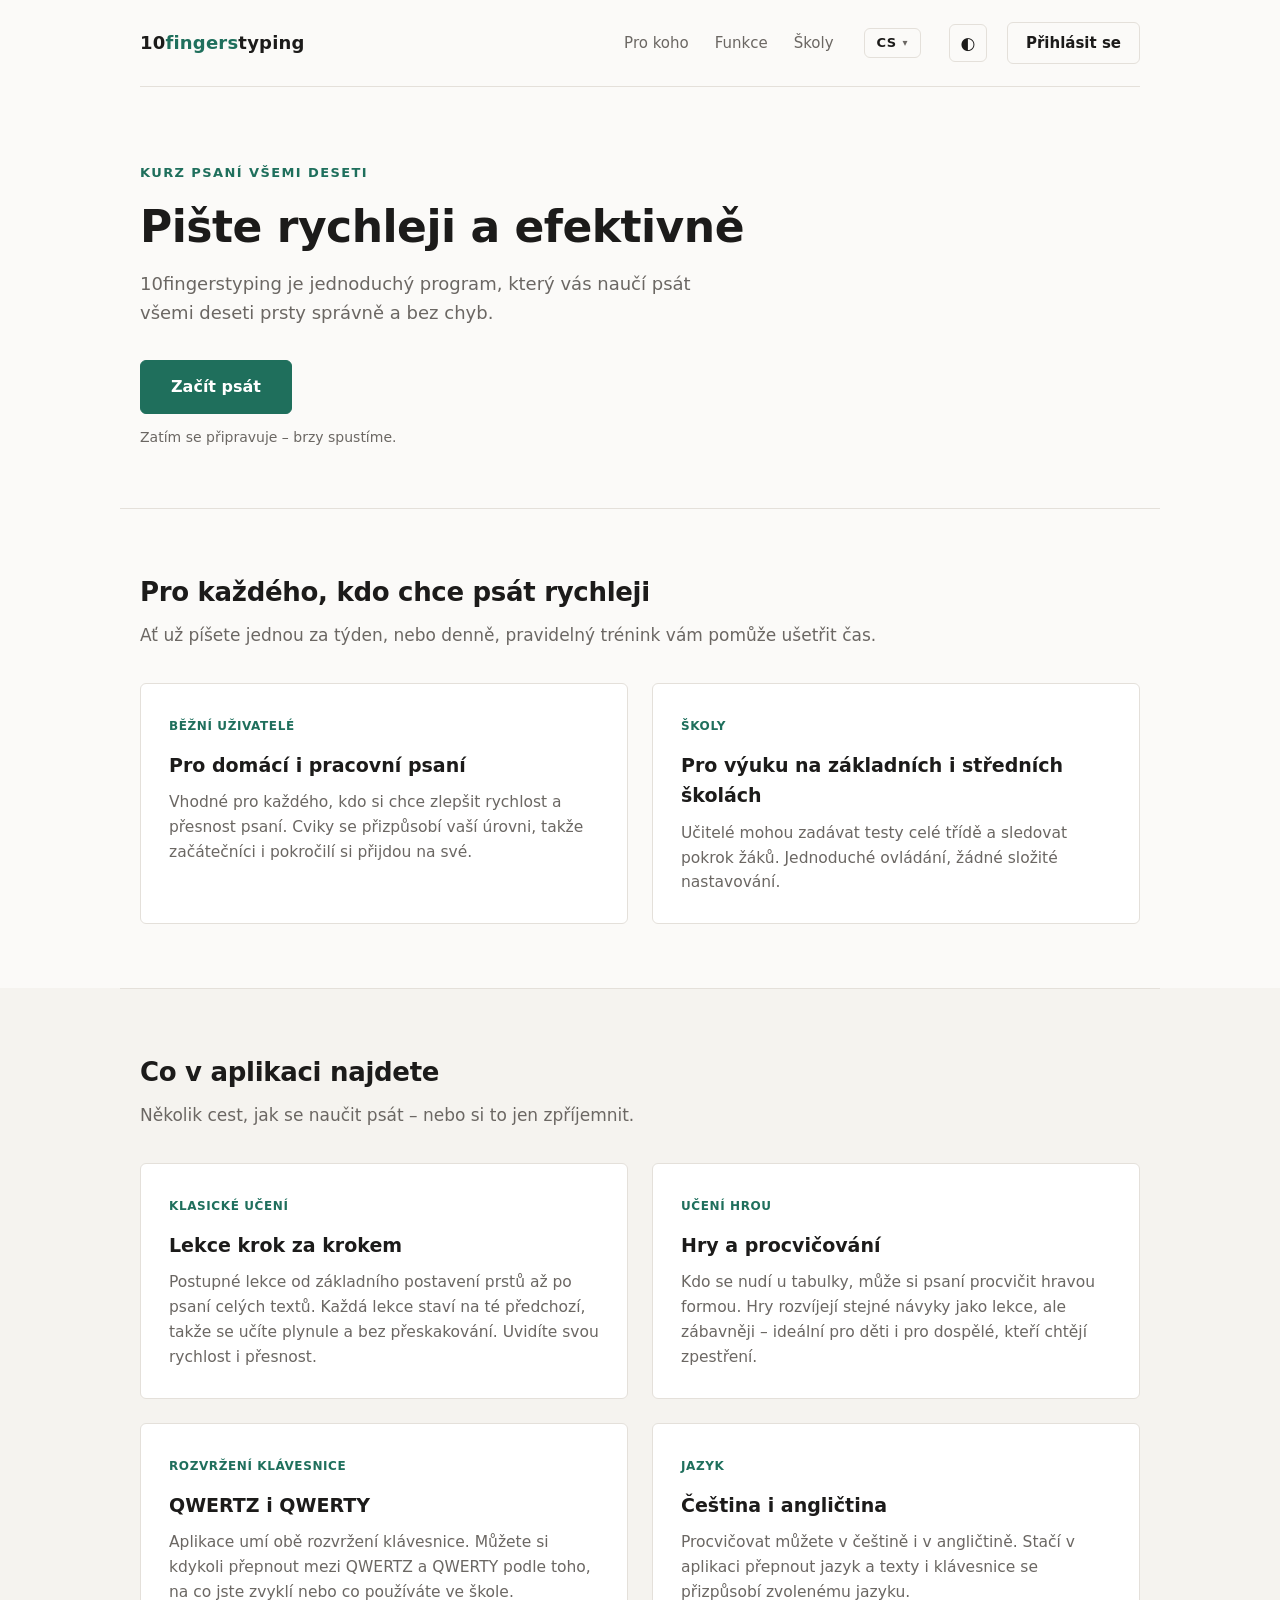
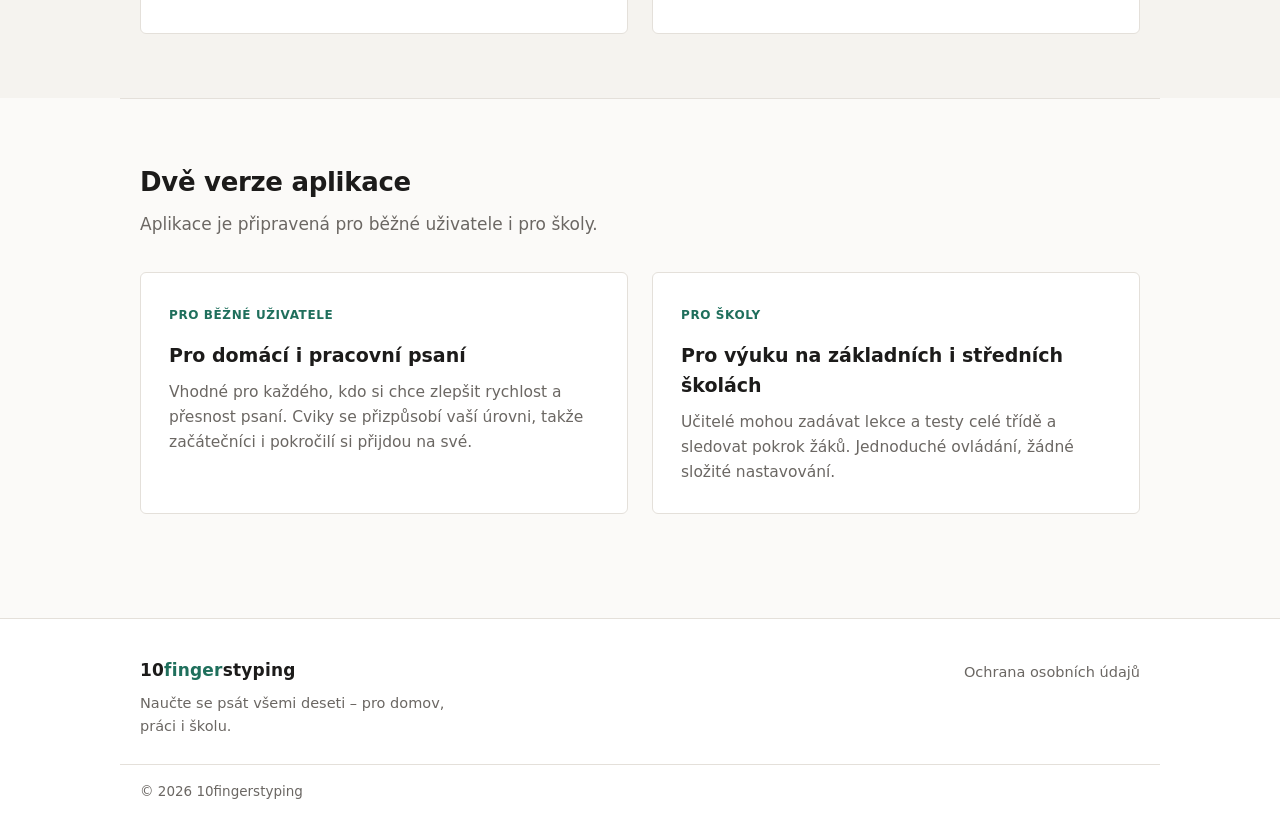
==== index.html @ fd42a96b "fixed bugs" ====
<!DOCTYPE html>
<html lang="cs">
<head>
<meta charset="utf-8">
<meta name="viewport" content="width=device-width, initial-scale=1">
<title>10fingerstyping – kurz psaní všemi deseti</title>
<meta name="description" content="Naučte se psát všemi deseti prsty. Kurz psaní pro běžné uživatele i pro školy.">
<link rel="stylesheet" href="style.css?v=4">
<script>
  (function(){
    var t = localStorage.getItem('theme');
    if(!t){ t = window.matchMedia('(prefers-color-scheme: dark)').matches ? 'dark' : 'light'; }
    document.documentElement.setAttribute('data-theme', t);
  })();
</script>
</head>
<body>

<div class="wrap">
  <header>
    <a class="logo" href="#"><span class="logo-num">10</span><span class="logo-mid">fingers</span><span class="logo-rest">typing</span></a>
    <div class="header-right">
      <nav>
        <a href="#pro-koho" data-i18n="nav.who">Pro koho</a>
        <a href="#funkce" data-i18n="nav.features">Funkce</a>
        <a href="#skoly" data-i18n="nav.schools">Školy</a>
      </nav>
      <div class="lang">
        <button type="button" class="lang-toggle" id="langToggle" aria-haspopup="true" aria-expanded="false">
          <span id="langCurrent">CZ</span>
          <span class="lang-caret">▾</span>
        </button>
        <ul class="lang-menu" id="langMenu" role="menu">
          <li><button type="button" class="lang-btn is-active" data-lang="cs" role="menuitem">Čeština (CZ)</button></li>
          <li><button type="button" class="lang-btn" data-lang="en" role="menuitem">English (EN)</button></li>
        </ul>
      </div>
      <button class="toggle" id="themeBtn" type="button" aria-label="Přepnout tmavý a světlý režim">◐</button>
      <button class="login" id="loginBtn" type="button" data-i18n="nav.login">Přihlásit se</button>
    </div>
  </header>

  <div class="hero">
    <div class="eyebrow" data-i18n="hero.eyebrow">Kurz psaní všemi deseti</div>
    <h1 data-i18n="hero.title">Pište rychleji a efektivně</h1>
    <p data-i18n="hero.text">10fingerstyping je jednoduchý program, který vás naučí psát všemi deseti prsty správně a bez chyb.</p>
    <a class="btn" href="#" id="startBtn" data-i18n="hero.cta">Začít psát</a>
    <div class="btn-note" data-i18n="hero.note">Zatím se připravuje – brzy spustíme.</div>
  </div>
</div>

<section id="pro-koho" class="band">
  <div class="wrap">
    <h2 data-i18n="who.title">Pro každého, kdo chce psát rychleji</h2>
    <p class="lead" data-i18n="who.lead">Ať už píšete jednou za týden, nebo denně, pravidelný trénink vám pomůže ušetřit čas.</p>
    <div class="grid">
      <div class="card">
        <span class="tag" data-i18n="who.c1tag">Běžní uživatelé</span>
        <h3 data-i18n="who.c1title">Pro domácí i pracovní psaní</h3>
        <p data-i18n="who.c1text">Vhodné pro každého, kdo si chce zlepšit rychlost a přesnost psaní. Cviky se přizpůsobí vaší úrovni, takže začátečníci i pokročilí si přijdou na své.</p>
      </div>
      <div class="card">
        <span class="tag" data-i18n="who.c2tag">Školy</span>
        <h3 data-i18n="who.c2title">Pro výuku na základních i středních školách</h3>
        <p data-i18n="who.c2text">Učitelé mohou zadávat testy celé třídě a sledovat pokrok žáků. Jednoduché ovládání, žádné složité nastavování.</p>
      </div>
    </div>
  </div>
</section>

<section id="funkce" class="band">
  <div class="wrap">
    <h2 data-i18n="feat.title">Co v aplikaci najdete</h2>
    <p class="lead" data-i18n="feat.lead">Několik cest, jak se naučit psát – nebo si to jen zpříjemnit.</p>
    <div class="grid">
      <div class="card">
        <span class="tag" data-i18n="feat.c1tag">Klasické učení</span>
        <h3 data-i18n="feat.c1title">Lekce krok za krokem</h3>
        <p data-i18n="feat.c1text">Postupné lekce od základního postavení prstů až po psaní celých textů. Každá lekce staví na té předchozí, takže se učíte plynule a bez přeskakování. Uvidíte svou rychlost i přesnost.</p>
      </div>
      <div class="card">
        <span class="tag" data-i18n="feat.c2tag">Učení hrou</span>
        <h3 data-i18n="feat.c2title">Hry a procvičování</h3>
        <p data-i18n="feat.c2text">Kdo se nudí u tabulky, může si psaní procvičit hravou formou. Hry rozvíjejí stejné návyky jako lekce, ale zábavněji – ideální pro děti i pro dospělé, kteří chtějí zpestření.</p>
      </div>
      <div class="card">
        <span class="tag" data-i18n="feat.c3tag">Rozvržení klávesnice</span>
        <h3 data-i18n="feat.c3title">QWERTZ i QWERTY</h3>
        <p data-i18n="feat.c3text">Aplikace umí obě rozvržení klávesnice. Můžete si kdykoli přepnout mezi QWERTZ a QWERTY podle toho, na co jste zvyklí nebo co používáte ve škole.</p>
      </div>
      <div class="card">
        <span class="tag" data-i18n="feat.c4tag">Jazyk</span>
        <h3 data-i18n="feat.c4title">Čeština i angličtina</h3>
        <p data-i18n="feat.c4text">Procvičovat můžete v češtině i v angličtině. Stačí v aplikaci přepnout jazyk a texty i klávesnice se přizpůsobí zvolenému jazyku.</p>
      </div>
    </div>
  </div>
</section>

<section id="skoly" class="band">
  <div class="wrap">
    <h2 data-i18n="ver.title">Dvě verze aplikace</h2>
    <p class="lead" data-i18n="ver.lead">Aplikace je připravená pro běžné uživatele i pro školy.</p>
    <div class="grid">
      <div class="card">
        <span class="tag" data-i18n="ver.c1tag">Pro běžné uživatele</span>
        <h3 data-i18n="ver.c1title">Pro domácí i pracovní psaní</h3>
        <p data-i18n="ver.c1text">Vhodné pro každého, kdo si chce zlepšit rychlost a přesnost psaní. Cviky se přizpůsobí vaší úrovni, takže začátečníci i pokročilí si přijdou na své.</p>
      </div>
      <div class="card">
        <span class="tag" data-i18n="ver.c2tag">Pro školy</span>
        <h3 data-i18n="ver.c2title">Pro výuku na základních i středních školách</h3>
        <p data-i18n="ver.c2text">Učitelé mohou zadávat lekce a testy celé třídě a sledovat pokrok žáků. Jednoduché ovládání, žádné složité nastavování.</p>
      </div>
    </div>
  </div>
</section>

<footer>
  <div class="wrap footer-inner">
    <div class="footer-brand">
      <a class="logo" href="#"><span class="logo-num">10</span><span class="logo-mid">finger</span><span class="logo-rest">styping</span></a>
      <p data-i18n="footer.tagline">Naučte se psát všemi deseti – pro domov, práci i školu.</p>
    </div>
    <div class="footer-links">
      <a href="ochrana-osobnich-udaju.html" data-i18n="footer.privacy">Ochrana osobních údajů</a>
    </div>
  </div>
  <div class="wrap footer-bottom">
    <span>© 2026 10fingerstyping</span>
  </div>
</footer>

<div id="toast" data-i18n="toast.soon">Aplikace se připravuje, brzy bude spuštěna.</div>

<script>
  var i18n = {
    cs: {
      "nav.who":"Pro koho","nav.features":"Funkce","nav.schools":"Školy","nav.login":"Přihlásit se",
      "hero.eyebrow":"Kurz psaní všemi deseti",
      "hero.title":"Pište rychleji a efektivně",
      "hero.text":"10fingerstyping je jednoduchý program, který vás naučí psát všemi deseti prsty správně a bez chyb.",
      "hero.cta":"Začít psát","hero.note":"Zatím se připravuje – brzy spustíme.",
      "who.title":"Pro každého, kdo chce psát rychleji",
      "who.lead":"Ať už píšete jednou za týden, nebo denně, pravidelný trénink vám pomůže ušetřit čas.",
      "who.c1tag":"Běžní uživatelé","who.c1title":"Pro domácí i pracovní psaní",
      "who.c1text":"Vhodné pro každého, kdo si chce zlepšit rychlost a přesnost psaní. Cviky se přizpůsobí vaší úrovni, takže začátečníci i pokročilí si přijdou na své.",
      "who.c2tag":"Školy","who.c2title":"Pro výuku na základních i středních školách",
      "who.c2text":"Učitelé mohou zadávat testy celé třídě a sledovat pokrok žáků. Jednoduché ovládání, žádné složité nastavování.",
      "feat.title":"Co v aplikaci najdete",
      "feat.lead":"Několik cest, jak se naučit psát – nebo si to jen zpříjemnit.",
      "feat.c1tag":"Klasické učení","feat.c1title":"Lekce krok za krokem",
      "feat.c1text":"Postupné lekce od základního postavení prstů až po psaní celých textů. Každá lekce staví na té předchozí, takže se učíte plynule a bez přeskakování. Uvidíte svou rychlost i přesnost.",
      "feat.c2tag":"Učení hrou","feat.c2title":"Hry a procvičování",
      "feat.c2text":"Kdo se nudí u tabulky, může si psaní procvičit hravou formou. Hry rozvíjejí stejné návyky jako lekce, ale zábavněji – ideální pro děti i pro dospělé, kteří chtějí zpestření.",
      "feat.c3tag":"Rozvržení klávesnice","feat.c3title":"QWERTZ i QWERTY",
      "feat.c3text":"Aplikace umí obě rozvržení klávesnice. Můžete si kdykoli přepnout mezi QWERTZ a QWERTY podle toho, na co jste zvyklí nebo co používáte ve škole.",
      "feat.c4tag":"Jazyk","feat.c4title":"Čeština i angličtina",
      "feat.c4text":"Procvičovat můžete v češtině i v angličtině. Stačí v aplikaci přepnout jazyk a texty i klávesnice se přizpůsobí zvolenému jazyku.",
      "ver.title":"Dvě verze aplikace",
      "ver.lead":"Aplikace je připravená pro běžné uživatele i pro školy.",
      "ver.c1tag":"Pro běžné uživatele","ver.c1title":"Pro domácí i pracovní psaní",
      "ver.c1text":"Vhodné pro každého, kdo si chce zlepšit rychlost a přesnost psaní. Cviky se přizpůsobí vaší úrovni, takže začátečníci i pokročilí si přijdou na své.",
      "ver.c2tag":"Pro školy","ver.c2title":"Pro výuku na základních i středních školách",
      "ver.c2text":"Učitelé mohou zadávat lekce a testy celé třídě a sledovat pokrok žáků. Jednoduché ovládání, žádné složité nastavování.",
      "footer.tagline":"Naučte se psát všemi deseti – pro domov, práci i školu.",
      "footer.privacy":"Ochrana osobních údajů",
      "toast.soon":"Aplikace se připravuje, brzy bude spuštěna.",
      "toast.login":"Přihlašování zatím není dostupné."
    },
    en: {
      "nav.who":"For whom","nav.features":"Features","nav.schools":"Schools","nav.login":"Log in",
      "hero.eyebrow":"Touch typing course",
      "hero.title":"Type faster and more efficiently",
      "hero.text":"10fingerstyping is a simple program that teaches you to type with all ten fingers correctly and without mistakes.",
      "hero.cta":"Start typing","hero.note":"Still in the works – launching soon.",
      "who.title":"For anyone who wants to type faster",
      "who.lead":"Whether you type once a week or every day, regular practice will save you time.",
      "who.c1tag":"Everyday users","who.c1title":"For home and work typing",
      "who.c1text":"Suitable for anyone who wants to improve their typing speed and accuracy. Exercises adapt to your level, so beginners and advanced users alike will benefit.",
      "who.c2tag":"Schools","who.c2title":"For teaching at primary and secondary schools",
      "who.c2text":"Teachers can assign tests to a whole class and track student progress. Simple controls, no complicated setup.",
      "feat.title":"What you'll find in the app",
      "feat.lead":"Several ways to learn typing – or just make it more fun.",
      "feat.c1tag":"Classic learning","feat.c1title":"Lesson by lesson",
      "feat.c1text":"Progressive lessons from basic finger placement to typing full texts. Each lesson builds on the previous one, so you learn smoothly without skipping. You'll see your speed and accuracy.",
      "feat.c2tag":"Learning by play","feat.c2title":"Games and practice",
      "feat.c2text":"If drills bore you, you can practise typing in a playful way. Games build the same habits as lessons, just more fun – ideal for children and adults who want variety.",
      "feat.c3tag":"Keyboard layout","feat.c3title":"QWERTZ and QWERTY",
      "feat.c3text":"The app supports both keyboard layouts. You can switch between QWERTZ and QWERTY at any time, depending on what you're used to or what you use at school.",
      "feat.c4tag":"Language","feat.c4title":"Czech and English",
      "feat.c4text":"You can practise in Czech or English. Just switch the language in the app and the texts and keyboard adapt to the selected language.",
      "ver.title":"Two versions of the app",
      "ver.lead":"The app is ready for everyday users and for schools.",
      "ver.c1tag":"For everyday users","ver.c1title":"For home and work typing",
      "ver.c1text":"Suitable for anyone who wants to improve their typing speed and accuracy. Exercises adapt to your level, so beginners and advanced users alike will benefit.",
      "ver.c2tag":"For schools","ver.c2title":"For teaching at primary and secondary schools",
      "ver.c2text":"Teachers can assign lessons and tests to a whole class and track student progress. Simple controls, no complicated setup.",
      "footer.tagline":"Learn to type with all ten fingers – for home, work and school.",
      "footer.privacy":"Privacy policy",
      "toast.soon":"The app is in the works, launching soon.",
      "toast.login":"Logging in isn't available yet."
    }
  };

  function applyLang(lang){
    var dict = i18n[lang] || i18n.cs;
    document.documentElement.lang = lang;
    document.querySelectorAll('[data-i18n]').forEach(function(el){
      var key = el.getAttribute('data-i18n');
      if(dict[key]) el.textContent = dict[key];
    });
    document.querySelectorAll('.lang-btn').forEach(function(b){
      b.classList.toggle('is-active', b.getAttribute('data-lang') === lang);
    });
    var cur = document.getElementById('langCurrent');
    if(cur) cur.textContent = lang.toUpperCase();
    localStorage.setItem('lang', lang);
  }

  var toast = document.getElementById('toast');
  var timer;
  function notify(msg){
    toast.textContent = msg;
    toast.classList.add('show');
    clearTimeout(timer);
    timer = setTimeout(function(){ toast.classList.remove('show'); }, 2600);
  }
  function tMsg(key){
    var lang = localStorage.getItem('lang') || 'cs';
    return (i18n[lang] && i18n[lang][key]) || i18n.cs[key];
  }

  document.getElementById('startBtn').addEventListener('click', function(e){
    e.preventDefault();
    notify(tMsg('toast.soon'));
  });

  document.getElementById('loginBtn').addEventListener('click', function(){
    notify(tMsg('toast.login'));
  });

  var langToggle = document.getElementById('langToggle');
  var langMenu = document.getElementById('langMenu');
  function closeLangMenu(){
    langMenu.classList.remove('open');
    langToggle.setAttribute('aria-expanded', 'false');
  }
  langToggle.addEventListener('click', function(e){
    e.stopPropagation();
    var open = langMenu.classList.toggle('open');
    langToggle.setAttribute('aria-expanded', open ? 'true' : 'false');
  });
  document.addEventListener('click', function(e){
    if(!document.querySelector('.lang').contains(e.target)) closeLangMenu();
  });

  document.querySelectorAll('.lang-btn').forEach(function(b){
    b.addEventListener('click', function(){
      applyLang(b.getAttribute('data-lang'));
      closeLangMenu();
    });
  });

  var themeBtn = document.getElementById('themeBtn');
  function applyTheme(t){
    document.documentElement.setAttribute('data-theme', t);
    localStorage.setItem('theme', t);
  }
  themeBtn.addEventListener('click', function(){
    var cur = document.documentElement.getAttribute('data-theme');
    applyTheme(cur === 'dark' ? 'light' : 'dark');
  });

  applyLang(localStorage.getItem('lang') || 'cs');
</script>

</body>
</html>
---- style.css ----
:root{
  --bg:#fbfaf8;
  --ink:#1c1b1a;
  --muted:#6b6763;
  --line:#e4e0da;
  --accent:#1f6f5c;
  --accent-dark:#175646;
  --card:#ffffff;
  --info:#f2f0ec;
  --band:#f5f3ef;
  --btn-ink:#ffffff;
  --radius:6px;
}

html[data-theme="dark"]{
  --bg:#141414;
  --ink:#eceae6;
  --muted:#a09b93;
  --line:#2c2b29;
  --accent:#4fb39a;
  --accent-dark:#3d937d;
  --card:#1c1b1a;
  --info:#1e1d1b;
  --band:#191817;
  --btn-ink:#10201c;
}

*{box-sizing:border-box;margin:0;padding:0}
html{scroll-behavior:smooth}
body{
  font-family:"Segoe UI",system-ui,-apple-system,Roboto,Arial,sans-serif;
  background:var(--bg);
  color:var(--ink);
  line-height:1.6;
  -webkit-font-smoothing:antialiased;
  transition:background .25s,color .25s;
}
.wrap{max-width:1040px;margin:0 auto;padding:0 20px}

header{
  display:flex;align-items:center;justify-content:space-between;
  padding:22px 0;border-bottom:1px solid var(--line);gap:20px;
}
.logo{font-weight:700;font-size:18px;letter-spacing:.2px;text-decoration:none}
.logo .logo-num{color:var(--ink)}
.logo .logo-mid{color:var(--accent)}
.logo .logo-rest{color:var(--ink)}
.logo .logo-rest::first-letter{color:var(--accent)}

.header-right{display:flex;align-items:center;gap:8px}
nav{display:flex;align-items:center}
nav a{
  color:var(--muted);text-decoration:none;font-size:15px;margin-left:26px;
}
nav a:hover{color:var(--ink)}

.lang{
  position:relative;margin-left:22px;
}
.lang-toggle{
  font:inherit;font-size:13px;font-weight:600;letter-spacing:.4px;
  display:flex;align-items:center;gap:6px;
  padding:6px 12px;border:1px solid var(--line);border-radius:var(--radius);
  background:transparent;color:var(--ink);cursor:pointer;line-height:1.2;
}
.lang-toggle:hover{border-color:var(--muted)}
.lang-caret{font-size:10px;color:var(--muted)}
.lang-menu{
  position:absolute;top:calc(100% + 6px);right:0;z-index:20;
  min-width:150px;list-style:none;padding:6px;
  background:var(--card);border:1px solid var(--line);border-radius:var(--radius);
  box-shadow:0 8px 24px rgba(0,0,0,.12);
  display:none;
}
.lang-menu.open{display:block}
.lang-btn{
  font:inherit;font-size:14px;letter-spacing:.2px;
  display:block;width:100%;text-align:left;
  padding:8px 10px;border:0;border-radius:4px;background:transparent;
  color:var(--ink);cursor:pointer;line-height:1.3;
}
.lang-btn:hover{background:var(--info)}
.lang-btn.is-active{color:var(--accent);font-weight:600}

.toggle,.login{
  font:inherit;font-size:15px;cursor:pointer;
  border:1px solid var(--line);background:transparent;color:var(--ink);
  border-radius:var(--radius);
}
.toggle{
  width:38px;height:38px;line-height:1;display:grid;place-items:center;
  font-size:17px;margin-left:20px;
}
.toggle:hover{border-color:var(--muted)}

.login{
  margin-left:12px;padding:8px 18px;font-weight:600;
}
.login:hover{
  background:var(--accent);border-color:var(--accent);color:var(--btn-ink);
}

@media(max-width:720px){
  nav a{display:none}
  nav a:first-child{display:inline}
}
.hero{padding:76px 0 60px;max-width:720px}
.eyebrow{
  font-size:13px;text-transform:uppercase;letter-spacing:1.4px;
  color:var(--accent);font-weight:600;margin-bottom:18px;
}
h1{font-size:44px;line-height:1.15;letter-spacing:-.5px;margin-bottom:18px}
.hero p{font-size:18px;color:var(--muted);margin-bottom:32px;max-width:560px}
.btn{
  display:inline-block;background:var(--accent);color:var(--btn-ink);text-decoration:none;
  padding:13px 30px;border-radius:var(--radius);font-size:16px;font-weight:600;
  border:1px solid var(--accent);cursor:pointer;
}
.btn:hover{background:var(--accent-dark);border-color:var(--accent-dark)}
.btn-note{font-size:14px;color:var(--muted);margin-top:12px}
@media(max-width:640px){h1{font-size:32px}.hero{padding:48px 0 40px}}

.band{position:relative}
.band:nth-of-type(even){background:var(--band)}
.band::before{
  content:"";position:absolute;top:0;left:50%;transform:translateX(-50%);
  width:min(1040px,calc(100% - 40px));height:0;
  border-top:1px solid var(--line);
}

section{padding:64px 0}
section > h2{position:relative;padding-bottom:16px;margin-bottom:12px}
section > h2::after{
  content:"";position:absolute;left:0;bottom:0;
  width:44px;height:3px;border-radius:2px;background:var(--accent);
}
h2{font-size:26px;margin-bottom:8px;letter-spacing:-.3px}
.lead{color:var(--muted);margin-bottom:34px;font-size:17px}

.grid{display:grid;grid-template-columns:1fr 1fr;gap:24px}
@media(max-width:760px){.grid{grid-template-columns:1fr}}
.card{
  background:var(--card);border:1px solid var(--line);border-radius:var(--radius);
  padding:28px;transition:background .25s,border-color .25s;
}
.card h3{font-size:19px;margin-bottom:10px}
.card p{color:var(--muted);font-size:15.5px}
.tag{
  display:inline-block;font-size:12px;font-weight:600;letter-spacing:.6px;
  text-transform:uppercase;color:var(--accent);margin-bottom:14px;
}

.facts{display:grid;grid-template-columns:repeat(3,1fr);gap:24px;text-align:left}
@media(max-width:760px){.facts{grid-template-columns:1fr}}
.fact strong{display:block;font-size:34px;line-height:1.2;letter-spacing:-1px}
.fact span{color:var(--muted);font-size:15px}

.info{
  background:var(--info);border:1px solid var(--line);border-radius:var(--radius);
  padding:26px 28px;transition:background .25s,border-color .25s;
}
.info h3{font-size:17px;margin-bottom:6px}
.info p{color:var(--muted);font-size:15.5px}

.page{padding:56px 0 20px;max-width:760px}
.page h1{font-size:34px;margin-bottom:14px}
.page h2{font-size:20px;margin:32px 0 8px}
.page p{color:var(--muted);font-size:16px}

footer{
  border-top:1px solid var(--line);margin-top:40px;
  color:var(--muted);font-size:14.5px;
  background:var(--card);transition:background .25s,border-color .25s;
}
.footer-inner{
  display:flex;justify-content:space-between;align-items:flex-start;
  gap:32px;flex-wrap:wrap;padding-top:38px;padding-bottom:26px;
}
.footer-brand .logo{display:inline-block;margin-bottom:8px;font-size:17px}
.footer-brand p{color:var(--muted);font-size:14.5px;max-width:320px}
.footer-links{display:flex;flex-direction:column;gap:10px;padding-top:4px}
.footer-links a{color:var(--muted);text-decoration:none}
.footer-links a:hover{color:var(--ink)}
.footer-bottom{
  border-top:1px solid var(--line);padding-top:16px;padding-bottom:26px;
  font-size:13.5px;color:var(--muted);
}

#toast{
  position:fixed;left:50%;bottom:26px;transform:translateX(-50%) translateY(20px);
  background:var(--ink);color:var(--bg);padding:11px 20px;border-radius:var(--radius);
  font-size:15px;opacity:0;pointer-events:none;transition:.25s;z-index:10;
}
#toast.show{opacity:1;transform:translateX(-50%) translateY(0)}
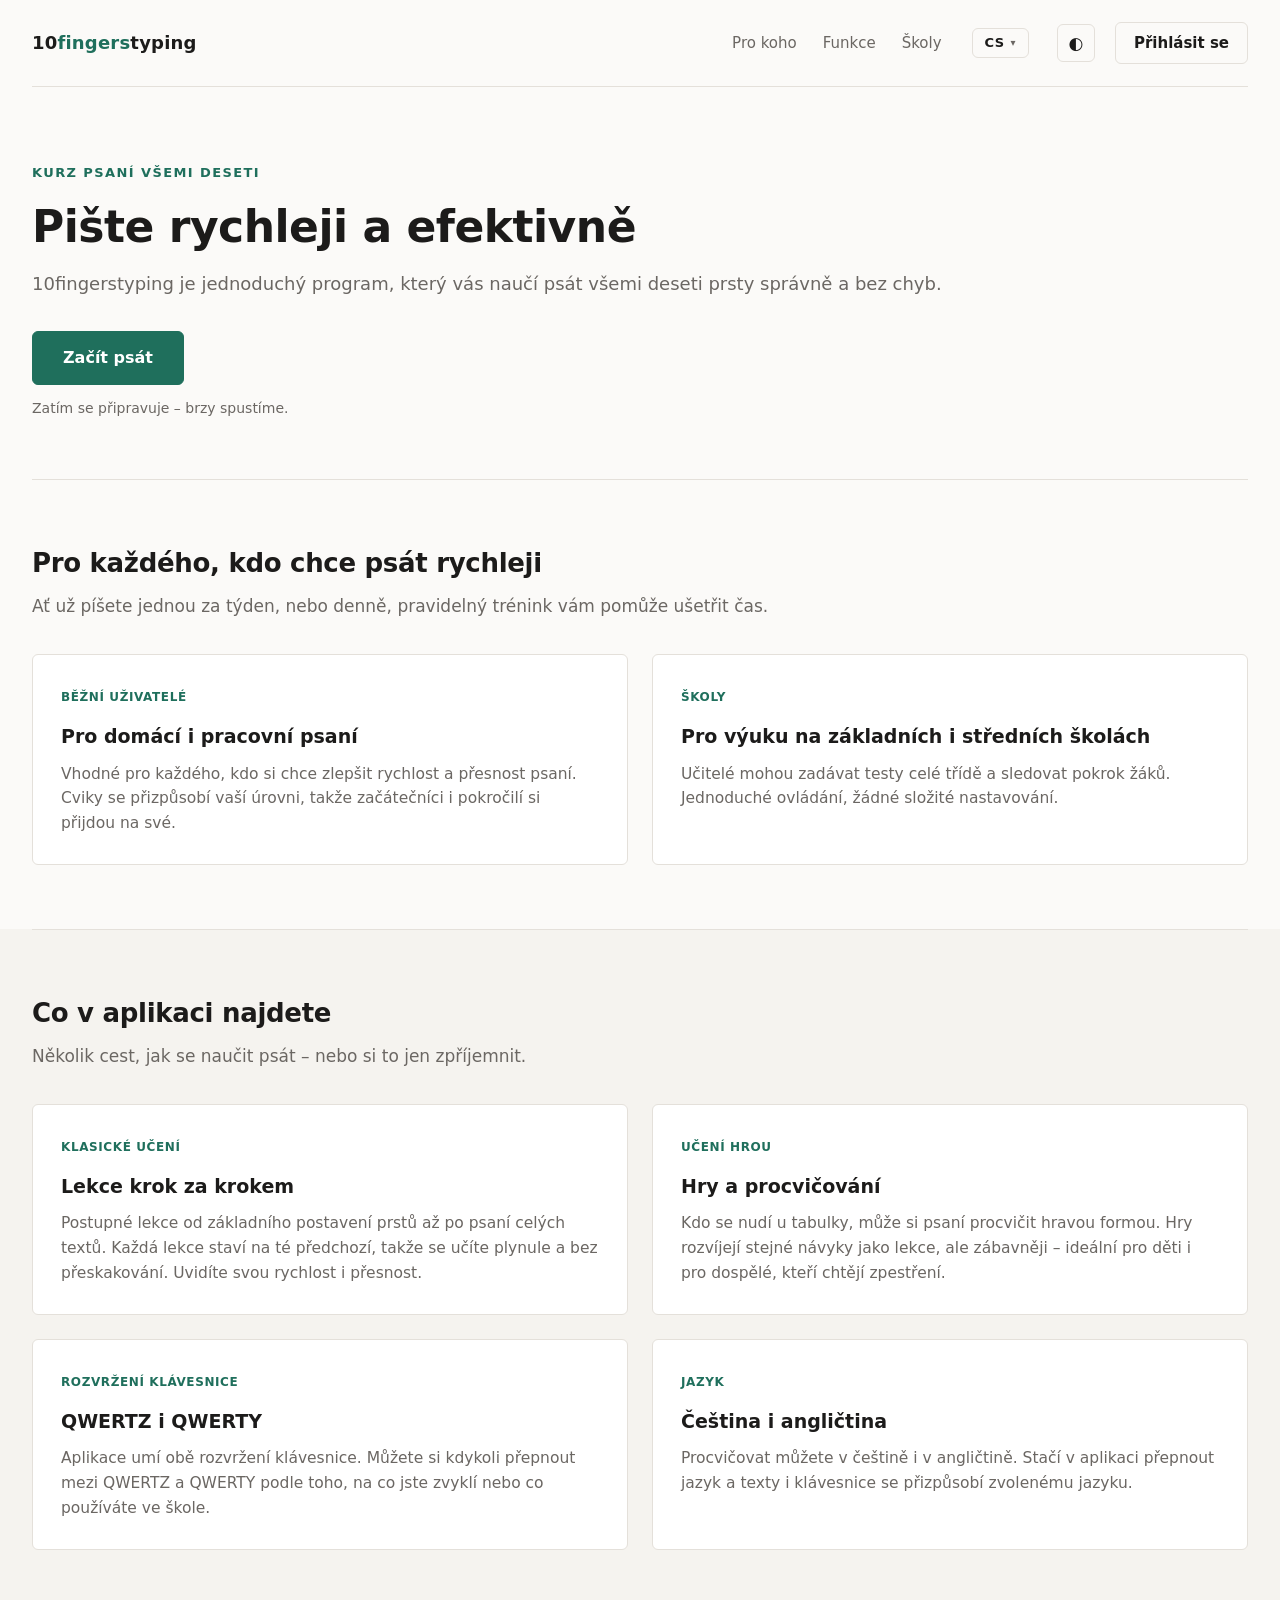
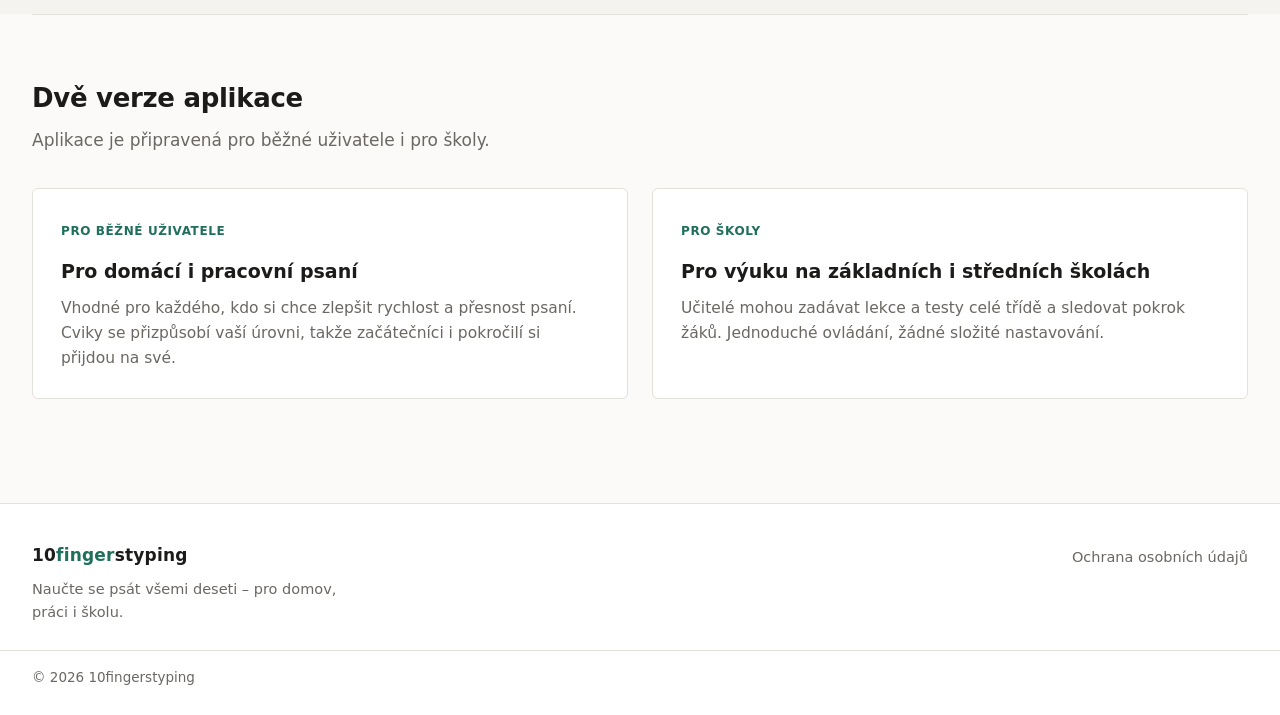
==== commit 108f1054: "fixed bugs" ====
--- a/index.html
+++ b/index.html
@@ -5,7 +5,7 @@
 <meta name="viewport" content="width=device-width, initial-scale=1">
 <title>10fingerstyping – kurz psaní všemi deseti</title>
 <meta name="description" content="Naučte se psát všemi deseti prsty. Kurz psaní pro běžné uživatele i pro školy.">
-<link rel="stylesheet" href="style.css?v=4">
+<link rel="stylesheet" href="style.css?v=5">
 <script>
   (function(){
     var t = localStorage.getItem('theme');
--- a/style.css
+++ b/style.css
@@ -35,7 +35,7 @@
   -webkit-font-smoothing:antialiased;
   transition:background .25s,color .25s;
 }
-.wrap{max-width:1040px;margin:0 auto;padding:0 20px}
+.wrap{width:100%;margin:0 auto;padding:0 32px}
 
 header{
   display:flex;align-items:center;justify-content:space-between;
@@ -104,13 +104,13 @@
   nav a{display:none}
   nav a:first-child{display:inline}
 }
-.hero{padding:76px 0 60px;max-width:720px}
+.hero{padding:76px 0 60px}
 .eyebrow{
   font-size:13px;text-transform:uppercase;letter-spacing:1.4px;
   color:var(--accent);font-weight:600;margin-bottom:18px;
 }
 h1{font-size:44px;line-height:1.15;letter-spacing:-.5px;margin-bottom:18px}
-.hero p{font-size:18px;color:var(--muted);margin-bottom:32px;max-width:560px}
+.hero p{font-size:18px;color:var(--muted);margin-bottom:32px}
 .btn{
   display:inline-block;background:var(--accent);color:var(--btn-ink);text-decoration:none;
   padding:13px 30px;border-radius:var(--radius);font-size:16px;font-weight:600;
@@ -124,7 +124,7 @@
 .band:nth-of-type(even){background:var(--band)}
 .band::before{
   content:"";position:absolute;top:0;left:50%;transform:translateX(-50%);
-  width:min(1040px,calc(100% - 40px));height:0;
+  width:calc(100% - 64px);height:0;
   border-top:1px solid var(--line);
 }
 
@@ -162,7 +162,7 @@
 .info h3{font-size:17px;margin-bottom:6px}
 .info p{color:var(--muted);font-size:15.5px}
 
-.page{padding:56px 0 20px;max-width:760px}
+.page{padding:56px 0 20px}
 .page h1{font-size:34px;margin-bottom:14px}
 .page h2{font-size:20px;margin:32px 0 8px}
 .page p{color:var(--muted);font-size:16px}
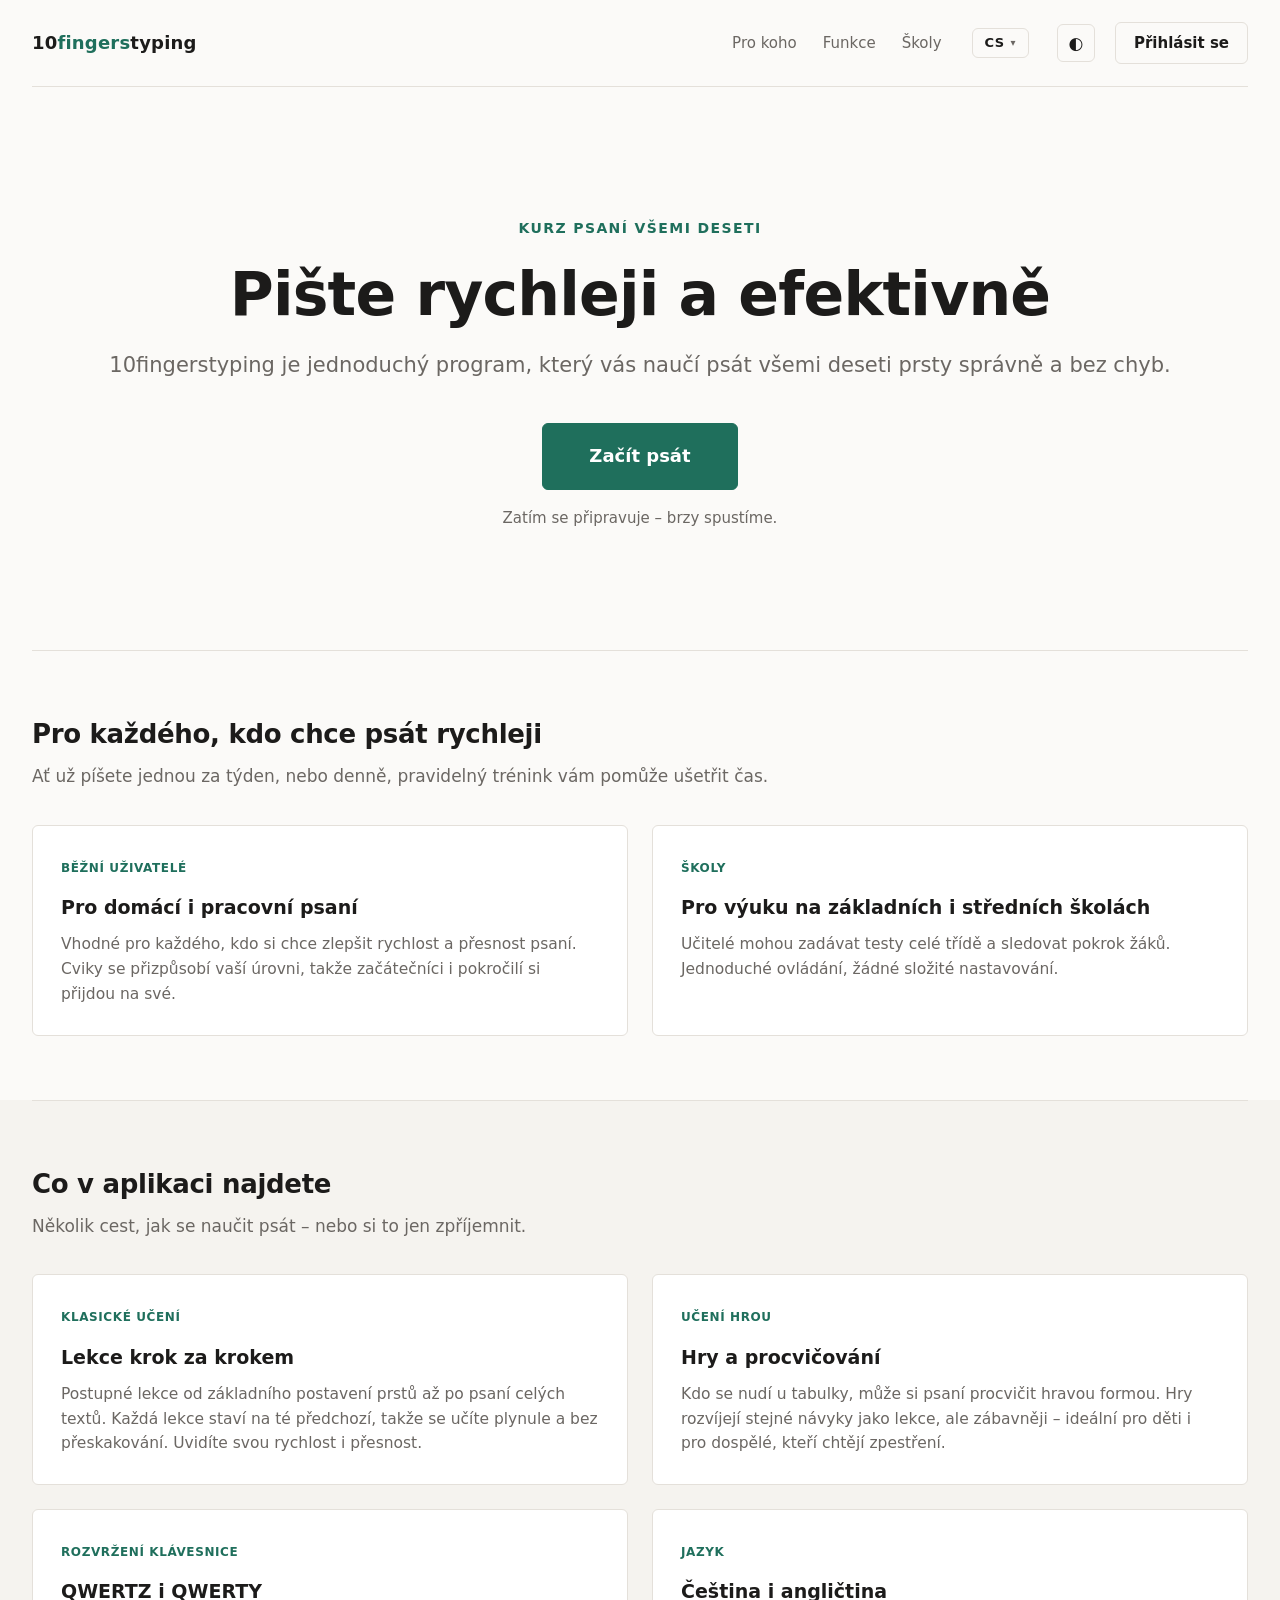
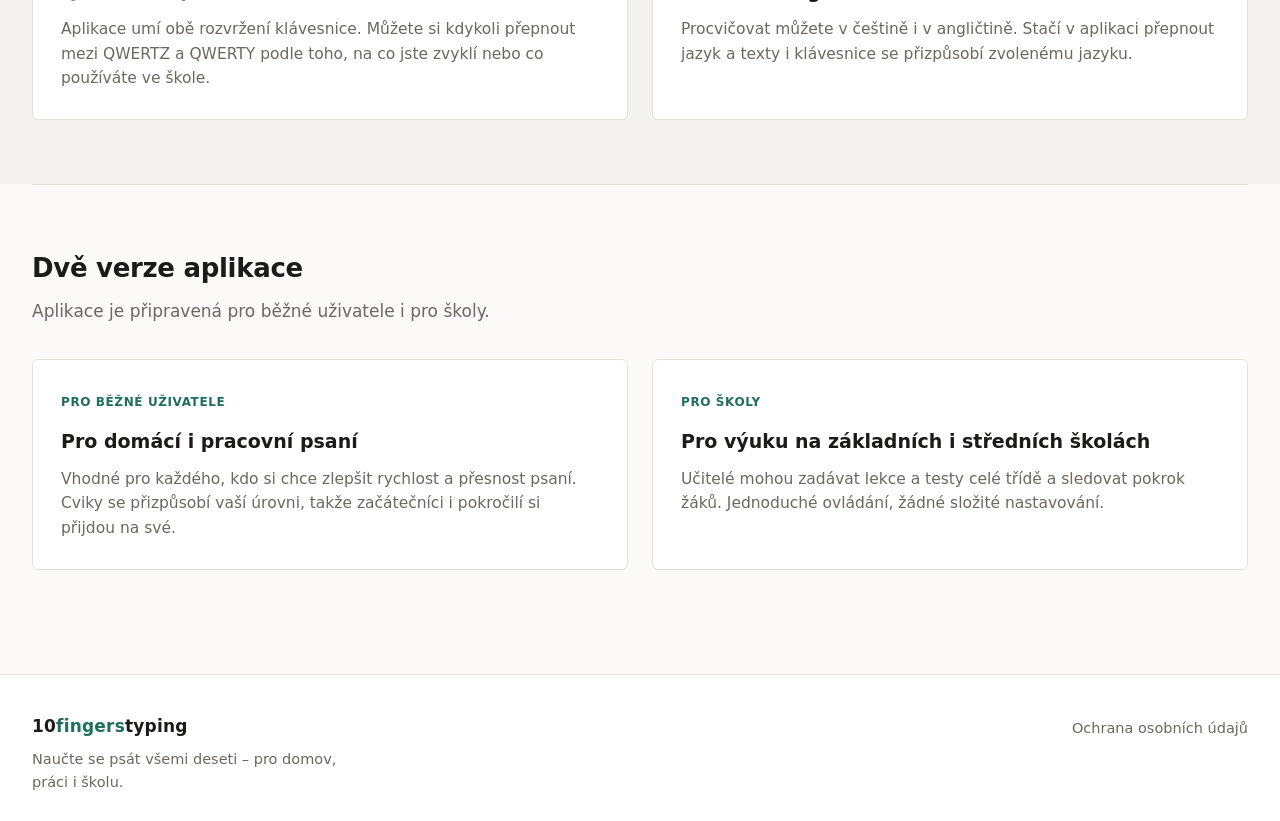
==== commit 4f3cafa6: "added server files" ====
--- a/index.html
+++ b/index.html
@@ -5,7 +5,7 @@
 <meta name="viewport" content="width=device-width, initial-scale=1">
 <title>10fingerstyping – kurz psaní všemi deseti</title>
 <meta name="description" content="Naučte se psát všemi deseti prsty. Kurz psaní pro běžné uživatele i pro školy.">
-<link rel="stylesheet" href="style.css?v=5">
+<link rel="stylesheet" href="style.css?v=11">
 <script>
   (function(){
     var t = localStorage.getItem('theme');
@@ -36,7 +36,7 @@
         </ul>
       </div>
       <button class="toggle" id="themeBtn" type="button" aria-label="Přepnout tmavý a světlý režim">◐</button>
-      <button class="login" id="loginBtn" type="button" data-i18n="nav.login">Přihlásit se</button>
+      <a class="login" id="loginBtn" href="prihlaseni.html" data-i18n="nav.login">Přihlásit se</a>
     </div>
   </header>
 
@@ -119,15 +119,12 @@
 <footer>
   <div class="wrap footer-inner">
     <div class="footer-brand">
-      <a class="logo" href="#"><span class="logo-num">10</span><span class="logo-mid">finger</span><span class="logo-rest">styping</span></a>
+      <a class="logo" href="#"><span class="logo-num">10</span><span class="logo-mid">fingers</span><span class="logo-rest">typing</span></a>
       <p data-i18n="footer.tagline">Naučte se psát všemi deseti – pro domov, práci i školu.</p>
     </div>
     <div class="footer-links">
       <a href="ochrana-osobnich-udaju.html" data-i18n="footer.privacy">Ochrana osobních údajů</a>
     </div>
-  </div>
-  <div class="wrap footer-bottom">
-    <span>© 2026 10fingerstyping</span>
   </div>
 </footer>
 
@@ -165,8 +162,7 @@
       "ver.c2text":"Učitelé mohou zadávat lekce a testy celé třídě a sledovat pokrok žáků. Jednoduché ovládání, žádné složité nastavování.",
       "footer.tagline":"Naučte se psát všemi deseti – pro domov, práci i školu.",
       "footer.privacy":"Ochrana osobních údajů",
-      "toast.soon":"Aplikace se připravuje, brzy bude spuštěna.",
-      "toast.login":"Přihlašování zatím není dostupné."
+      "toast.soon":"Aplikace se připravuje, brzy bude spuštěna."
     },
     en: {
       "nav.who":"For whom","nav.features":"Features","nav.schools":"Schools","nav.login":"Log in",
@@ -198,8 +194,7 @@
       "ver.c2text":"Teachers can assign lessons and tests to a whole class and track student progress. Simple controls, no complicated setup.",
       "footer.tagline":"Learn to type with all ten fingers – for home, work and school.",
       "footer.privacy":"Privacy policy",
-      "toast.soon":"The app is in the works, launching soon.",
-      "toast.login":"Logging in isn't available yet."
+      "toast.soon":"The app is in the works, launching soon."
     }
   };
 
@@ -236,10 +231,6 @@
     notify(tMsg('toast.soon'));
   });
 
-  document.getElementById('loginBtn').addEventListener('click', function(){
-    notify(tMsg('toast.login'));
-  });
-
   var langToggle = document.getElementById('langToggle');
   var langMenu = document.getElementById('langMenu');
   function closeLangMenu(){
--- a/style.css
+++ b/style.css
@@ -94,6 +94,7 @@
 .toggle:hover{border-color:var(--muted)}
 
 .login{
+  display:inline-block;text-decoration:none;
   margin-left:12px;padding:8px 18px;font-weight:600;
 }
 .login:hover{
@@ -104,21 +105,28 @@
   nav a{display:none}
   nav a:first-child{display:inline}
 }
-.hero{padding:76px 0 60px}
+.hero{padding:130px 0 120px;text-align:center}
+.hero .eyebrow{display:block}
+.hero p{margin-left:auto;margin-right:auto}
 .eyebrow{
-  font-size:13px;text-transform:uppercase;letter-spacing:1.4px;
-  color:var(--accent);font-weight:600;margin-bottom:18px;
-}
-h1{font-size:44px;line-height:1.15;letter-spacing:-.5px;margin-bottom:18px}
-.hero p{font-size:18px;color:var(--muted);margin-bottom:32px}
+  font-size:14px;text-transform:uppercase;letter-spacing:1.4px;
+  color:var(--accent);font-weight:600;margin-bottom:22px;
+}
+h1{font-size:60px;line-height:1.1;letter-spacing:-.8px;margin-bottom:22px}
+.hero p{font-size:21px;color:var(--muted);margin-bottom:40px}
 .btn{
   display:inline-block;background:var(--accent);color:var(--btn-ink);text-decoration:none;
-  padding:13px 30px;border-radius:var(--radius);font-size:16px;font-weight:600;
+  padding:18px 46px;border-radius:var(--radius);font-size:18px;font-weight:600;
   border:1px solid var(--accent);cursor:pointer;
 }
 .btn:hover{background:var(--accent-dark);border-color:var(--accent-dark)}
-.btn-note{font-size:14px;color:var(--muted);margin-top:12px}
-@media(max-width:640px){h1{font-size:32px}.hero{padding:48px 0 40px}}
+.btn-note{font-size:15px;color:var(--muted);margin-top:16px}
+@media(max-width:640px){
+  h1{font-size:36px}
+  .hero{padding:64px 0 56px}
+  .hero p{font-size:18px}
+  .btn{padding:15px 34px;font-size:17px}
+}
 
 .band{position:relative}
 .band:nth-of-type(even){background:var(--band)}
@@ -166,6 +174,58 @@
 .page h1{font-size:34px;margin-bottom:14px}
 .page h2{font-size:20px;margin:32px 0 8px}
 .page p{color:var(--muted);font-size:16px}
+
+/* --- přihlášení / registrace --- */
+.auth{padding:64px 0 80px;max-width:520px;margin:0 auto}
+.auth h1{font-size:32px;letter-spacing:-.5px;margin-bottom:8px;text-align:center}
+.auth .auth-sub{color:var(--muted);text-align:center;margin-bottom:34px;font-size:16px}
+
+.roles{
+  display:grid;grid-template-columns:repeat(3,1fr);gap:10px;margin-bottom:28px;
+}
+.role{
+  font:inherit;cursor:pointer;text-align:center;
+  padding:16px 10px;border:1px solid var(--line);border-radius:var(--radius);
+  background:var(--card);color:var(--ink);
+  transition:border-color .2s,background .2s,color .2s;
+}
+.role .role-title{display:block;font-weight:600;font-size:15px;margin-bottom:3px}
+.role .role-desc{display:block;font-size:12.5px;color:var(--muted)}
+.role:hover{border-color:var(--muted)}
+.role.is-active{border-color:var(--accent);background:var(--accent);color:var(--btn-ink)}
+.role.is-active .role-desc{color:var(--btn-ink);opacity:.85}
+.role:disabled{cursor:not-allowed;opacity:.45}
+.role:disabled:hover{border-color:var(--line)}
+
+.field{margin-bottom:16px}
+.field label{display:block;font-size:14px;font-weight:600;margin-bottom:6px}
+.field input{
+  font:inherit;width:100%;padding:12px 14px;
+  border:1px solid var(--line);border-radius:var(--radius);
+  background:var(--card);color:var(--ink);
+}
+.field input:focus{
+  outline:none;border-color:var(--accent);
+  box-shadow:0 0 0 3px rgba(31,111,92,.15);
+}
+.field .hint{font-size:13px;color:var(--muted);margin-top:5px}
+
+.auth .btn{width:100%;text-align:center;margin-top:8px}
+.auth-switch{
+  text-align:center;margin-top:22px;font-size:15px;color:var(--muted);
+}
+.auth-switch a{color:var(--accent);text-decoration:none;font-weight:600}
+.auth-switch a:hover{text-decoration:underline}
+
+.role-note{
+  margin-top:18px;padding:14px 16px;border:1px solid var(--line);
+  border-radius:var(--radius);background:var(--info);
+  font-size:14px;color:var(--muted);
+}
+@media(max-width:520px){
+  .roles{grid-template-columns:1fr}
+  .auth{padding:40px 0 60px}
+}
 
 footer{
   border-top:1px solid var(--line);margin-top:40px;
